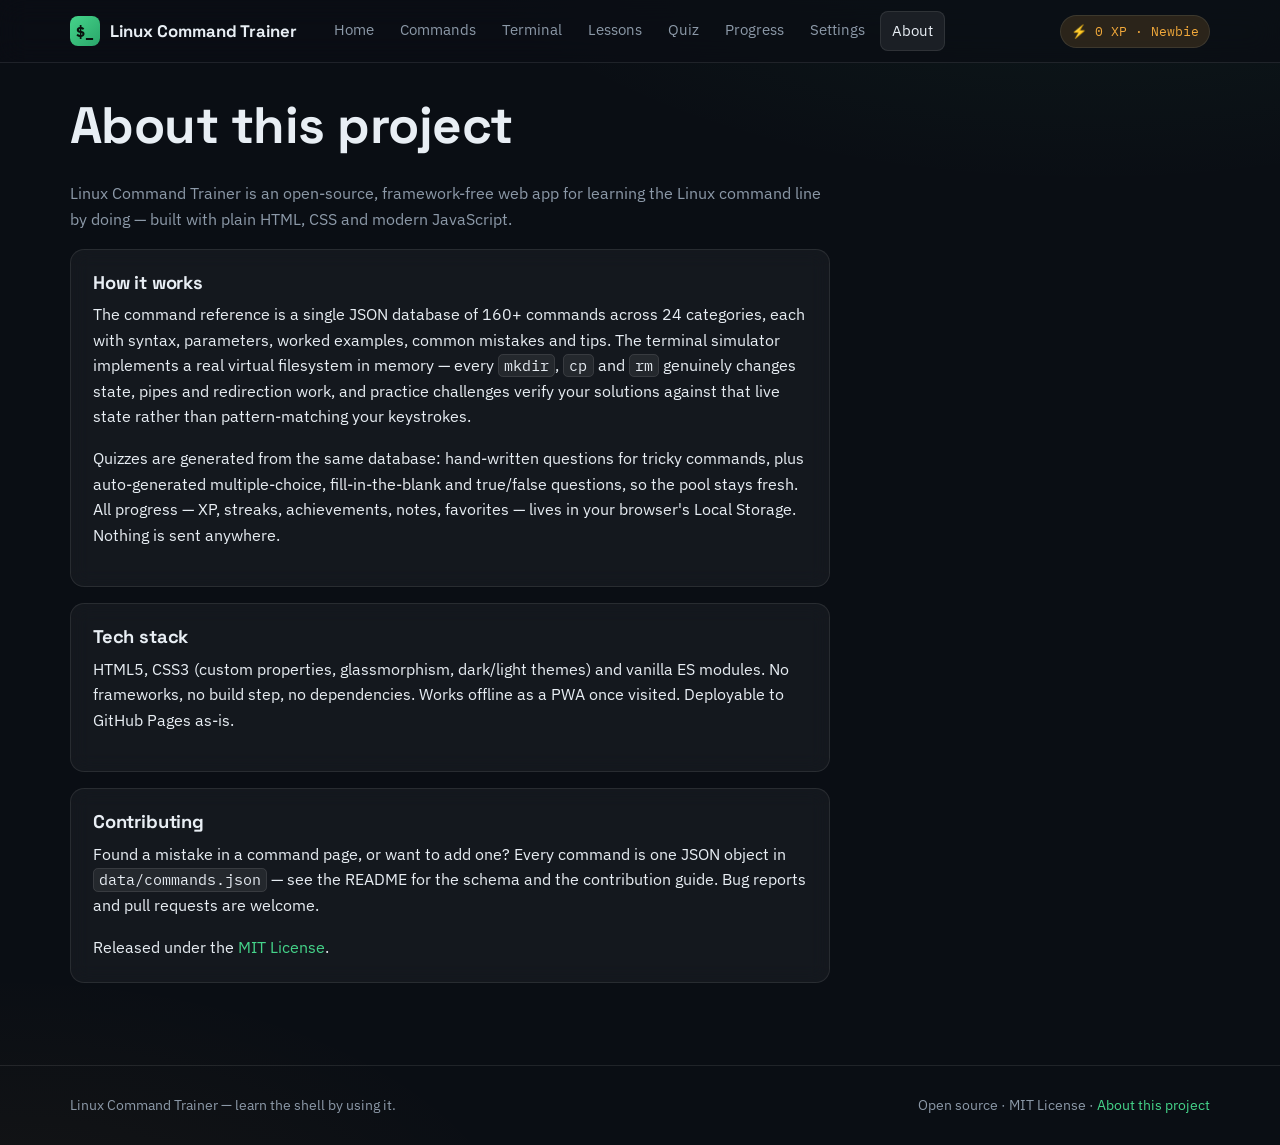
==== about.html @ 29683b4b "Add files via upload" ====
<!doctype html>
<html lang="en" data-theme="dark">
<head>
  <meta charset="utf-8">
  <meta name="viewport" content="width=device-width, initial-scale=1">
  <title>About — Linux Command Trainer</title>
  <meta name="description" content="About the Linux Command Trainer project: how it works, tech stack and contributing.">
  <link rel="manifest" href="manifest.json">
  <link rel="icon" href="assets/icons/favicon.svg" type="image/svg+xml">
  <meta name="theme-color" content="#0a0e14">
  <link rel="preconnect" href="https://fonts.googleapis.com">
  <link rel="preconnect" href="https://fonts.gstatic.com" crossorigin>
  <link href="https://fonts.googleapis.com/css2?family=Space+Grotesk:wght@500;700&family=IBM+Plex+Sans:wght@400;500;600&family=IBM+Plex+Mono:wght@400;600&display=swap" rel="stylesheet">
  <link rel="stylesheet" href="css/style.css">
</head>
<body>
  <main class="container">
    <section class="section" style="padding-top:34px;max-width:760px">
      <h1>About this project</h1>
      <p class="lede muted">Linux Command Trainer is an open-source, framework-free web app for learning the Linux command line by doing — built with plain HTML, CSS and modern JavaScript.</p>
      <div class="card" style="margin-top:16px">
        <h3>How it works</h3>
        <p>The command reference is a single JSON database of 160+ commands across 24 categories, each with syntax, parameters, worked examples, common mistakes and tips. The terminal simulator implements a real virtual filesystem in memory — every <code>mkdir</code>, <code>cp</code> and <code>rm</code> genuinely changes state, pipes and redirection work, and practice challenges verify your solutions against that live state rather than pattern-matching your keystrokes.</p>
        <p>Quizzes are generated from the same database: hand-written questions for tricky commands, plus auto-generated multiple-choice, fill-in-the-blank and true/false questions, so the pool stays fresh. All progress — XP, streaks, achievements, notes, favorites — lives in your browser's Local Storage. Nothing is sent anywhere.</p>
      </div>
      <div class="card" style="margin-top:16px">
        <h3>Tech stack</h3>
        <p>HTML5, CSS3 (custom properties, glassmorphism, dark/light themes) and vanilla ES modules. No frameworks, no build step, no dependencies. Works offline as a PWA once visited. Deployable to GitHub Pages as-is.</p>
      </div>
      <div class="card" style="margin-top:16px">
        <h3>Contributing</h3>
        <p>Found a mistake in a command page, or want to add one? Every command is one JSON object in <code>data/commands.json</code> — see the README for the schema and the contribution guide. Bug reports and pull requests are welcome.</p>
        <p style="margin-bottom:0">Released under the <a href="https://opensource.org/license/mit" rel="noopener">MIT License</a>.</p>
      </div>
    </section>
  </main>
  <script type="module">
    import { renderChrome } from "./js/app.js";
    renderChrome("about.html");
  </script>
</body>
</html>
---- css/style.css ----
/* ==========================================================================
   Linux Command Trainer — style.css
   Design system: dark glass over deep navy, phosphor-green + amber accents
   (the two classic CRT phosphor colors). Type: Space Grotesk (display),
   IBM Plex Sans (body), IBM Plex Mono (terminal/code).
   ========================================================================== */

:root {
  --bg: #0a0e14;
  --bg-2: #0d131c;
  --glass: rgba(255, 255, 255, 0.045);
  --glass-strong: rgba(255, 255, 255, 0.07);
  --border: rgba(255, 255, 255, 0.09);
  --border-strong: rgba(255, 255, 255, 0.16);
  --text: #e8eef4;
  --muted: #8c99a8;
  --green: #45d48a;
  --green-dim: rgba(69, 212, 138, 0.14);
  --amber: #f2a93b;
  --amber-dim: rgba(242, 169, 59, 0.14);
  --red: #f0616d;
  --red-dim: rgba(240, 97, 109, 0.12);
  --blue: #5ca8ff;
  --blue-dim: rgba(92, 168, 255, 0.12);
  --radius: 14px;
  --radius-sm: 9px;
  --font-display: "Space Grotesk", sans-serif;
  --font-body: "IBM Plex Sans", system-ui, sans-serif;
  --font-mono: "IBM Plex Mono", ui-monospace, monospace;
  --shadow: 0 10px 34px rgba(0, 0, 0, 0.45);
  --maxw: 1180px;
}

[data-theme="light"] {
  --bg: #f2f4f7;
  --bg-2: #e9edf2;
  --glass: rgba(255, 255, 255, 0.65);
  --glass-strong: rgba(255, 255, 255, 0.85);
  --border: rgba(15, 30, 45, 0.10);
  --border-strong: rgba(15, 30, 45, 0.2);
  --text: #16212e;
  --muted: #5a6a7a;
  --green: #0e9f5d;
  --green-dim: rgba(14, 159, 93, 0.12);
  --amber: #b97708;
  --amber-dim: rgba(185, 119, 8, 0.12);
  --red: #cf3d49;
  --blue: #1f6fd6;
  --shadow: 0 10px 30px rgba(20, 40, 60, 0.12);
}

* { box-sizing: border-box; }
html { scroll-behavior: smooth; }
@media (prefers-reduced-motion: reduce) {
  html { scroll-behavior: auto; }
  *, *::before, *::after { animation: none !important; transition: none !important; }
}

body {
  margin: 0;
  background:
    radial-gradient(1100px 500px at 85% -10%, rgba(69, 212, 138, 0.07), transparent 60%),
    radial-gradient(900px 480px at 0% 110%, rgba(242, 169, 59, 0.05), transparent 60%),
    var(--bg);
  color: var(--text);
  font-family: var(--font-body);
  font-size: 16px;
  line-height: 1.6;
  min-height: 100vh;
}

h1, h2, h3, h4 { font-family: var(--font-display); line-height: 1.15; margin: 0 0 0.5em; letter-spacing: -0.01em; }
h1 { font-size: clamp(2rem, 4.5vw, 3.2rem); }
h2 { font-size: clamp(1.4rem, 2.6vw, 1.9rem); }
h3 { font-size: 1.15rem; }
p { margin: 0 0 1em; }
a { color: var(--green); text-decoration: none; }
a:hover { text-decoration: underline; }
code, kbd, pre, .mono { font-family: var(--font-mono); }
code { background: var(--glass-strong); border: 1px solid var(--border); border-radius: 5px; padding: 0.08em 0.35em; font-size: 0.92em; }
kbd { background: var(--glass-strong); border: 1px solid var(--border-strong); border-bottom-width: 2px; border-radius: 5px; padding: 0.05em 0.4em; font-size: 0.85em; }

:focus-visible { outline: 2px solid var(--amber); outline-offset: 2px; border-radius: 4px; }

.container { max-width: var(--maxw); margin: 0 auto; padding: 0 20px; }

/* ---------- Header / nav ---------- */
.site-header {
  position: sticky; top: 0; z-index: 50;
  backdrop-filter: blur(14px);
  -webkit-backdrop-filter: blur(14px);
  background: rgba(10, 14, 20, 0.7);
  border-bottom: 1px solid var(--border);
}
[data-theme="light"] .site-header { background: rgba(242, 244, 247, 0.75); }
.nav { display: flex; align-items: center; gap: 18px; height: 62px; }
.brand { display: flex; align-items: center; gap: 10px; font-family: var(--font-display); font-weight: 700; font-size: 1.05rem; color: var(--text); }
.brand:hover { text-decoration: none; }
.brand .logo-dot { width: 30px; height: 30px; border-radius: 8px; background: linear-gradient(135deg, var(--green), #2aa66a); display: grid; place-items: center; color: #08110c; font-family: var(--font-mono); font-weight: 700; font-size: 0.95rem; }
.nav-links { display: flex; gap: 4px; margin-left: 8px; flex-wrap: wrap; }
.nav-links a { color: var(--muted); padding: 7px 11px; border-radius: 8px; font-size: 0.93rem; }
.nav-links a:hover { color: var(--text); background: var(--glass); text-decoration: none; }
.nav-links a.active { color: var(--text); background: var(--glass-strong); border: 1px solid var(--border); }
.nav-spacer { flex: 1; }
.nav-xp { font-family: var(--font-mono); font-size: 0.82rem; color: var(--amber); background: var(--amber-dim); border: 1px solid var(--border); padding: 5px 10px; border-radius: 999px; white-space: nowrap; }
.nav-toggle { display: none; background: var(--glass); border: 1px solid var(--border); color: var(--text); border-radius: 8px; padding: 6px 10px; cursor: pointer; }

@media (max-width: 860px) {
  .nav-toggle { display: block; }
  .nav-links { display: none; position: absolute; top: 62px; left: 0; right: 0; flex-direction: column; background: var(--bg-2); border-bottom: 1px solid var(--border); padding: 10px 16px 16px; }
  .nav-links.open { display: flex; }
}

/* ---------- Cards & glass ---------- */
.card {
  background: var(--glass);
  border: 1px solid var(--border);
  border-radius: var(--radius);
  padding: 22px;
  backdrop-filter: blur(10px);
  -webkit-backdrop-filter: blur(10px);
}
.card.raised { box-shadow: var(--shadow); }
.card h3 { margin-top: 0; }
.grid { display: grid; gap: 16px; }
.grid.cols-2 { grid-template-columns: repeat(2, 1fr); }
.grid.cols-3 { grid-template-columns: repeat(3, 1fr); }
.grid.cols-4 { grid-template-columns: repeat(4, 1fr); }
@media (max-width: 900px) { .grid.cols-3, .grid.cols-4 { grid-template-columns: repeat(2, 1fr); } }
@media (max-width: 600px) { .grid.cols-2, .grid.cols-3, .grid.cols-4 { grid-template-columns: 1fr; } }

.section { padding: 42px 0; }
.section-head { display: flex; align-items: baseline; justify-content: space-between; gap: 12px; margin-bottom: 18px; flex-wrap: wrap; }
.eyebrow { font-family: var(--font-mono); font-size: 0.75rem; letter-spacing: 0.14em; text-transform: uppercase; color: var(--green); margin-bottom: 8px; }

/* ---------- Buttons, badges, chips ---------- */
.btn {
  display: inline-flex; align-items: center; gap: 8px;
  background: var(--glass-strong); color: var(--text);
  border: 1px solid var(--border-strong); border-radius: 10px;
  padding: 9px 16px; font-family: var(--font-body); font-size: 0.95rem;
  cursor: pointer; transition: transform 0.12s ease, background 0.12s ease;
}
.btn:hover { background: var(--glass); text-decoration: none; transform: translateY(-1px); }
.btn.primary { background: var(--green); color: #08110c; border-color: transparent; font-weight: 600; }
.btn.primary:hover { background: #5fe0a0; }
.btn.amber { background: var(--amber); color: #171003; border-color: transparent; font-weight: 600; }
.btn.danger { background: var(--red-dim); color: var(--red); border-color: var(--red); }
.btn.small { padding: 5px 11px; font-size: 0.85rem; border-radius: 8px; }
.btn:disabled { opacity: 0.5; cursor: not-allowed; }

.badge { display: inline-block; font-family: var(--font-mono); font-size: 0.72rem; padding: 3px 9px; border-radius: 999px; border: 1px solid var(--border); background: var(--glass); color: var(--muted); }
.badge.green { color: var(--green); background: var(--green-dim); }
.badge.amber { color: var(--amber); background: var(--amber-dim); }
.badge.red { color: var(--red); background: var(--red-dim); }
.badge.blue { color: var(--blue); background: var(--blue-dim); }

.chip { display: inline-flex; align-items: center; gap: 6px; padding: 6px 12px; border-radius: 999px; border: 1px solid var(--border); background: var(--glass); color: var(--muted); font-size: 0.85rem; cursor: pointer; }
.chip:hover, .chip.active { color: var(--text); border-color: var(--green); background: var(--green-dim); text-decoration: none; }

/* ---------- Inputs ---------- */
.input, select.input, textarea.input {
  width: 100%; background: var(--bg-2); color: var(--text);
  border: 1px solid var(--border-strong); border-radius: 10px;
  padding: 10px 14px; font-family: var(--font-body); font-size: 0.95rem;
}
.input:focus { border-color: var(--green); outline: none; }
textarea.input { font-family: var(--font-mono); font-size: 0.88rem; min-height: 110px; resize: vertical; }
.search-row { display: flex; gap: 10px; flex-wrap: wrap; }
.search-row .input { flex: 1; min-width: 220px; }

/* ---------- Hero ---------- */
.hero { padding: 64px 0 40px; display: grid; grid-template-columns: 1.05fr 1fr; gap: 36px; align-items: center; }
@media (max-width: 940px) { .hero { grid-template-columns: 1fr; } }
.hero .lede { color: var(--muted); font-size: 1.08rem; max-width: 52ch; }
.hero-actions { display: flex; gap: 12px; flex-wrap: wrap; margin-top: 20px; }
.hero-stats { display: flex; gap: 26px; margin-top: 26px; flex-wrap: wrap; }
.hero-stats .stat b { display: block; font-family: var(--font-mono); font-size: 1.35rem; color: var(--green); }
.hero-stats .stat span { color: var(--muted); font-size: 0.85rem; }

/* ---------- Terminal ---------- */
.terminal {
  background: #06090e;
  border: 1px solid var(--border-strong);
  border-radius: var(--radius);
  box-shadow: var(--shadow), inset 0 0 60px rgba(69, 212, 138, 0.03);
  overflow: hidden;
  font-family: var(--font-mono);
  font-size: 0.86rem;
}
[data-theme="light"] .terminal { background: #0b1016; color: #e8eef4; }
.terminal-bar { display: flex; align-items: center; gap: 8px; padding: 10px 14px; background: rgba(255, 255, 255, 0.04); border-bottom: 1px solid var(--border); }
.terminal-bar .dot { width: 11px; height: 11px; border-radius: 50%; }
.dot.r { background: #f0616d; } .dot.y { background: #f2a93b; } .dot.g { background: #45d48a; }
.terminal-bar .title { margin-left: 8px; color: #8c99a8; font-size: 0.78rem; }
.terminal-body { padding: 14px 16px; height: 340px; overflow-y: auto; white-space: pre-wrap; word-break: break-word; color: #dbe6ef; }
.terminal-body.tall { height: 480px; }
.terminal-body .prompt { color: #45d48a; }
.terminal-body .path { color: #5ca8ff; }
.terminal-body .err { color: #f0616d; }
.terminal-body .dim { color: #71808f; }
.terminal-body .dir { color: #5ca8ff; font-weight: 600; }
.terminal-body .exec { color: #45d48a; }
.terminal-input-row { display: flex; align-items: baseline; gap: 0; }
.terminal-input {
  flex: 1; background: transparent; border: none; color: #dbe6ef;
  font-family: var(--font-mono); font-size: 0.86rem; caret-color: #45d48a;
}
.terminal-input:focus { outline: none; }

/* ---------- Command list & detail ---------- */
.cmd-card { display: block; color: var(--text); transition: transform 0.12s ease, border-color 0.12s ease; }
.cmd-card:hover { text-decoration: none; transform: translateY(-2px); border-color: var(--green); }
.cmd-card .name { font-family: var(--font-mono); font-weight: 600; color: var(--green); font-size: 1.02rem; }
.cmd-card p { color: var(--muted); font-size: 0.9rem; margin: 8px 0 10px; }
.cmd-meta { display: flex; gap: 8px; flex-wrap: wrap; }

.code-block { position: relative; background: #06090e; border: 1px solid var(--border-strong); border-radius: var(--radius-sm); padding: 14px 16px; font-family: var(--font-mono); font-size: 0.86rem; color: #dbe6ef; overflow-x: auto; white-space: pre-wrap; margin: 10px 0; }
.code-block .out { color: #8c99a8; display: block; }
.copy-btn { position: absolute; top: 8px; right: 8px; background: var(--glass-strong); border: 1px solid var(--border); color: var(--muted); font-size: 0.72rem; border-radius: 6px; padding: 3px 9px; cursor: pointer; font-family: var(--font-mono); }
.copy-btn:hover { color: var(--text); }

.param-table { width: 100%; border-collapse: collapse; font-size: 0.9rem; margin: 8px 0; }
.param-table th, .param-table td { text-align: left; padding: 9px 12px; border-bottom: 1px solid var(--border); vertical-align: top; }
.param-table th { color: var(--muted); font-family: var(--font-mono); font-size: 0.75rem; text-transform: uppercase; letter-spacing: 0.08em; }
.param-table td:first-child { font-family: var(--font-mono); color: var(--amber); white-space: nowrap; }

.callout { border-left: 3px solid var(--amber); background: var(--amber-dim); border-radius: 0 var(--radius-sm) var(--radius-sm) 0; padding: 12px 16px; margin: 12px 0; font-size: 0.93rem; }
.callout.green { border-color: var(--green); background: var(--green-dim); }
.callout.red { border-color: var(--red); background: var(--red-dim); }

/* ---------- Quiz ---------- */
.quiz-option { display: block; width: 100%; text-align: left; margin-bottom: 10px; background: var(--glass); border: 1px solid var(--border-strong); color: var(--text); border-radius: 10px; padding: 12px 16px; cursor: pointer; font-size: 0.96rem; font-family: var(--font-body); transition: border-color 0.1s; }
.quiz-option:hover { border-color: var(--green); }
.quiz-option.correct { border-color: var(--green); background: var(--green-dim); }
.quiz-option.wrong { border-color: var(--red); background: var(--red-dim); }
.quiz-option:disabled { cursor: default; opacity: 0.85; }
.quiz-progress { height: 7px; border-radius: 999px; background: var(--glass-strong); overflow: hidden; margin: 12px 0 20px; }
.quiz-progress > div { height: 100%; background: linear-gradient(90deg, var(--green), var(--amber)); border-radius: 999px; transition: width 0.25s ease; }

/* ---------- Progress bars, charts ---------- */
.bar { height: 9px; border-radius: 999px; background: var(--glass-strong); overflow: hidden; }
.bar > div { height: 100%; background: var(--green); border-radius: 999px; }
.bar.amber > div { background: var(--amber); }
.stat-big { font-family: var(--font-mono); font-size: 1.7rem; color: var(--green); }
.chart { width: 100%; height: 180px; }

.achievement { display: flex; gap: 12px; align-items: center; opacity: 0.45; }
.achievement.earned { opacity: 1; }
.achievement .medal { width: 42px; height: 42px; flex: 0 0 42px; border-radius: 11px; display: grid; place-items: center; font-size: 1.2rem; background: var(--glass-strong); border: 1px solid var(--border); }
.achievement.earned .medal { background: var(--amber-dim); border-color: var(--amber); }
.achievement b { display: block; font-size: 0.95rem; }
.achievement span { color: var(--muted); font-size: 0.82rem; }

/* ---------- Lessons ---------- */
.lesson-item { display: flex; align-items: center; gap: 14px; padding: 13px 16px; border: 1px solid var(--border); border-radius: var(--radius-sm); margin-bottom: 10px; background: var(--glass); color: var(--text); }
.lesson-item:hover { border-color: var(--green); text-decoration: none; }
.lesson-item .num { font-family: var(--font-mono); color: var(--muted); font-size: 0.8rem; width: 26px; }
.lesson-item .check { margin-left: auto; color: var(--green); font-weight: 700; }
.lesson-body h2 { margin-top: 1.4em; }
.lesson-body h2:first-child { margin-top: 0; }

/* ---------- Toast / misc ---------- */
#toast-root { position: fixed; bottom: 22px; right: 22px; z-index: 200; display: flex; flex-direction: column; gap: 8px; }
.toast { background: var(--bg-2); border: 1px solid var(--green); color: var(--text); border-radius: 10px; padding: 11px 16px; box-shadow: var(--shadow); font-size: 0.92rem; animation: toast-in 0.25s ease; }
@keyframes toast-in { from { transform: translateY(8px); opacity: 0; } to { transform: none; opacity: 1; } }

.site-footer { border-top: 1px solid var(--border); padding: 28px 0; margin-top: 40px; color: var(--muted); font-size: 0.88rem; }
.site-footer .container { display: flex; justify-content: space-between; gap: 14px; flex-wrap: wrap; }

.fade-in { animation: fade-in 0.4s ease; }
@keyframes fade-in { from { opacity: 0; transform: translateY(6px); } to { opacity: 1; transform: none; } }

.hidden { display: none !important; }
.muted { color: var(--muted); }
.tag-row { display: flex; gap: 8px; flex-wrap: wrap; margin: 10px 0; }
hr.rule { border: none; border-top: 1px solid var(--border); margin: 22px 0; }

/* ---------- Flashcards ---------- */
.flashcard { perspective: 900px; cursor: pointer; height: 220px; }
.flashcard .inner { position: relative; width: 100%; height: 100%; transition: transform 0.5s; transform-style: preserve-3d; }
.flashcard.flipped .inner { transform: rotateY(180deg); }
.flashcard .face { position: absolute; inset: 0; backface-visibility: hidden; display: grid; place-items: center; padding: 20px; text-align: center; background: var(--glass-strong); border: 1px solid var(--border-strong); border-radius: var(--radius); }
.flashcard .face.back { transform: rotateY(180deg); }

/* ---------- Print (cheat sheets) ---------- */
@media print {
  .site-header, .site-footer, .no-print, #toast-root { display: none !important; }
  body { background: #fff; color: #000; }
  .card { border: 1px solid #ccc; background: #fff; }
}
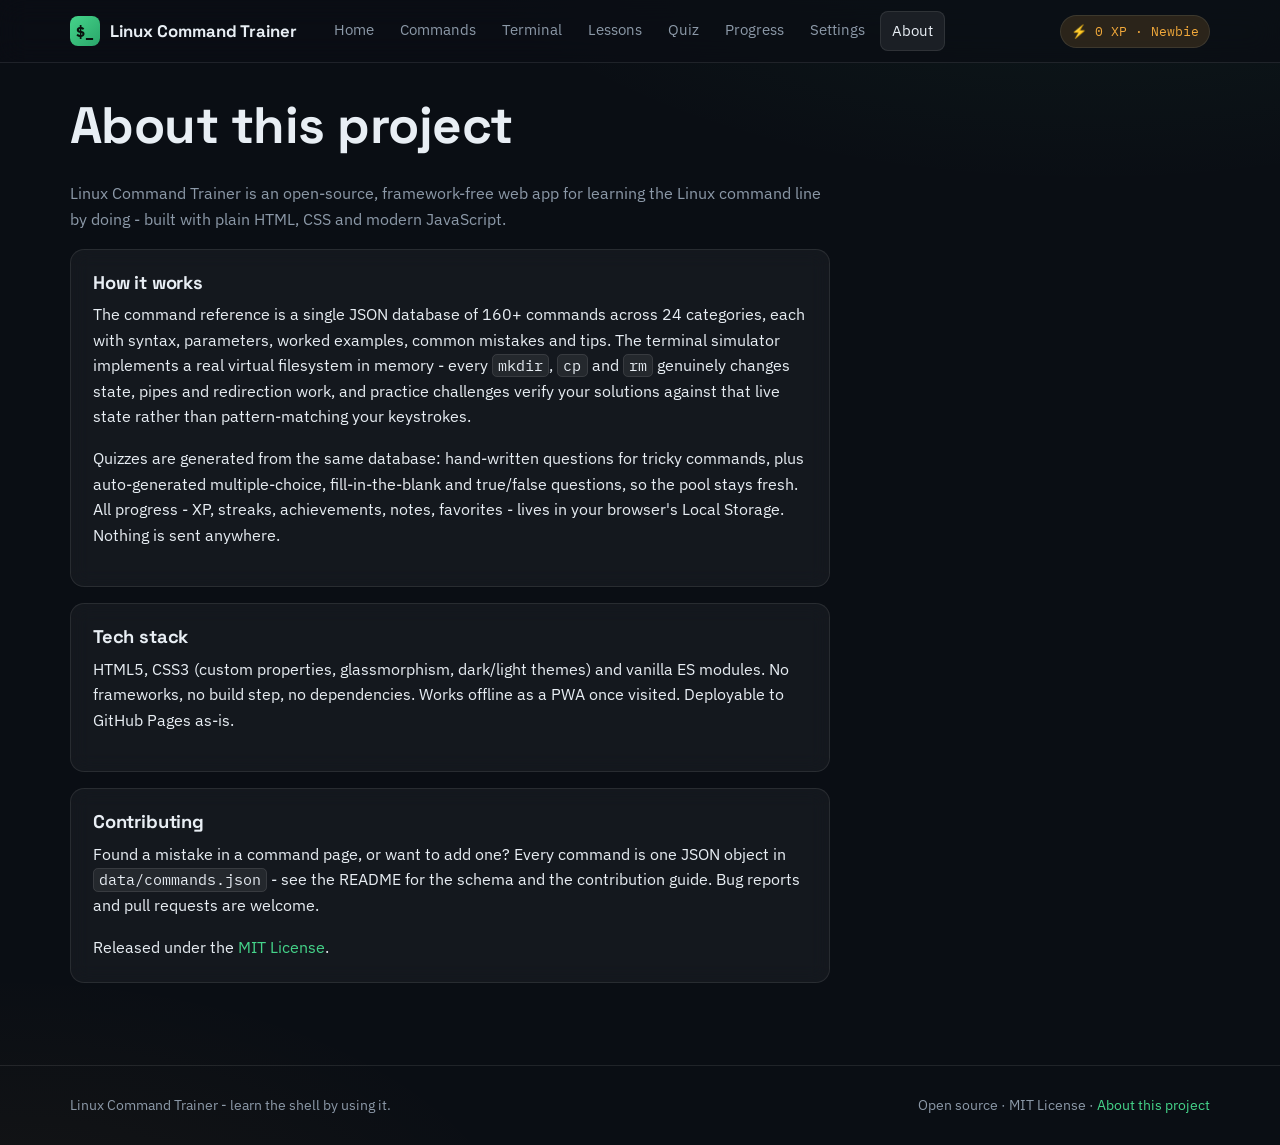
==== commit d7f4bd1a: "Use normal hyphens instead of long dashes" ====
--- a/about.html
+++ b/about.html
@@ -3,7 +3,7 @@
 <head>
   <meta charset="utf-8">
   <meta name="viewport" content="width=device-width, initial-scale=1">
-  <title>About — Linux Command Trainer</title>
+  <title>About - Linux Command Trainer</title>
   <meta name="description" content="About the Linux Command Trainer project: how it works, tech stack and contributing.">
   <link rel="manifest" href="manifest.json">
   <link rel="icon" href="assets/icons/favicon.svg" type="image/svg+xml">
@@ -17,11 +17,11 @@
   <main class="container">
     <section class="section" style="padding-top:34px;max-width:760px">
       <h1>About this project</h1>
-      <p class="lede muted">Linux Command Trainer is an open-source, framework-free web app for learning the Linux command line by doing — built with plain HTML, CSS and modern JavaScript.</p>
+      <p class="lede muted">Linux Command Trainer is an open-source, framework-free web app for learning the Linux command line by doing - built with plain HTML, CSS and modern JavaScript.</p>
       <div class="card" style="margin-top:16px">
         <h3>How it works</h3>
-        <p>The command reference is a single JSON database of 160+ commands across 24 categories, each with syntax, parameters, worked examples, common mistakes and tips. The terminal simulator implements a real virtual filesystem in memory — every <code>mkdir</code>, <code>cp</code> and <code>rm</code> genuinely changes state, pipes and redirection work, and practice challenges verify your solutions against that live state rather than pattern-matching your keystrokes.</p>
-        <p>Quizzes are generated from the same database: hand-written questions for tricky commands, plus auto-generated multiple-choice, fill-in-the-blank and true/false questions, so the pool stays fresh. All progress — XP, streaks, achievements, notes, favorites — lives in your browser's Local Storage. Nothing is sent anywhere.</p>
+        <p>The command reference is a single JSON database of 160+ commands across 24 categories, each with syntax, parameters, worked examples, common mistakes and tips. The terminal simulator implements a real virtual filesystem in memory - every <code>mkdir</code>, <code>cp</code> and <code>rm</code> genuinely changes state, pipes and redirection work, and practice challenges verify your solutions against that live state rather than pattern-matching your keystrokes.</p>
+        <p>Quizzes are generated from the same database: hand-written questions for tricky commands, plus auto-generated multiple-choice, fill-in-the-blank and true/false questions, so the pool stays fresh. All progress - XP, streaks, achievements, notes, favorites - lives in your browser's Local Storage. Nothing is sent anywhere.</p>
       </div>
       <div class="card" style="margin-top:16px">
         <h3>Tech stack</h3>
@@ -29,7 +29,7 @@
       </div>
       <div class="card" style="margin-top:16px">
         <h3>Contributing</h3>
-        <p>Found a mistake in a command page, or want to add one? Every command is one JSON object in <code>data/commands.json</code> — see the README for the schema and the contribution guide. Bug reports and pull requests are welcome.</p>
+        <p>Found a mistake in a command page, or want to add one? Every command is one JSON object in <code>data/commands.json</code> - see the README for the schema and the contribution guide. Bug reports and pull requests are welcome.</p>
         <p style="margin-bottom:0">Released under the <a href="https://opensource.org/license/mit" rel="noopener">MIT License</a>.</p>
       </div>
     </section>
--- a/css/style.css
+++ b/css/style.css
@@ -1,5 +1,5 @@
 /* ==========================================================================
-   Linux Command Trainer — style.css
+   Linux Command Trainer - style.css
    Design system: dark glass over deep navy, phosphor-green + amber accents
    (the two classic CRT phosphor colors). Type: Space Grotesk (display),
    IBM Plex Sans (body), IBM Plex Mono (terminal/code).
